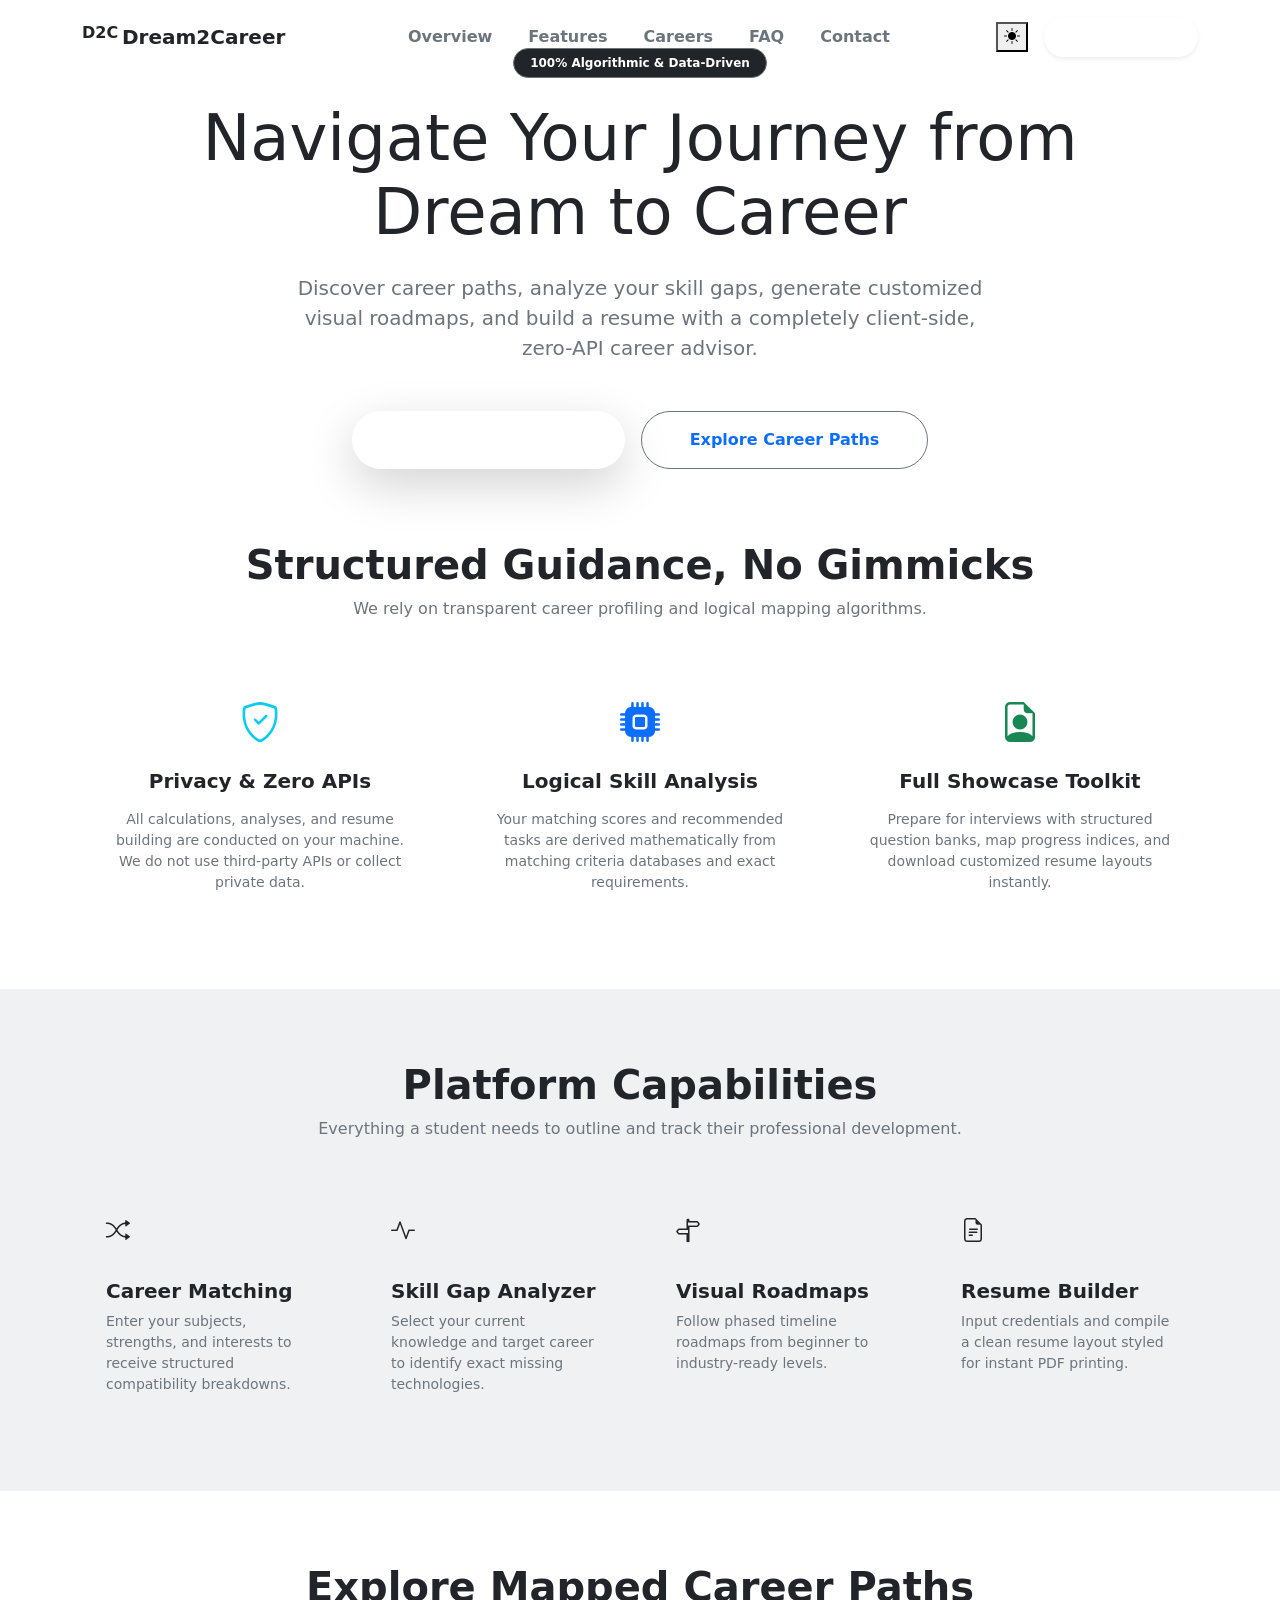
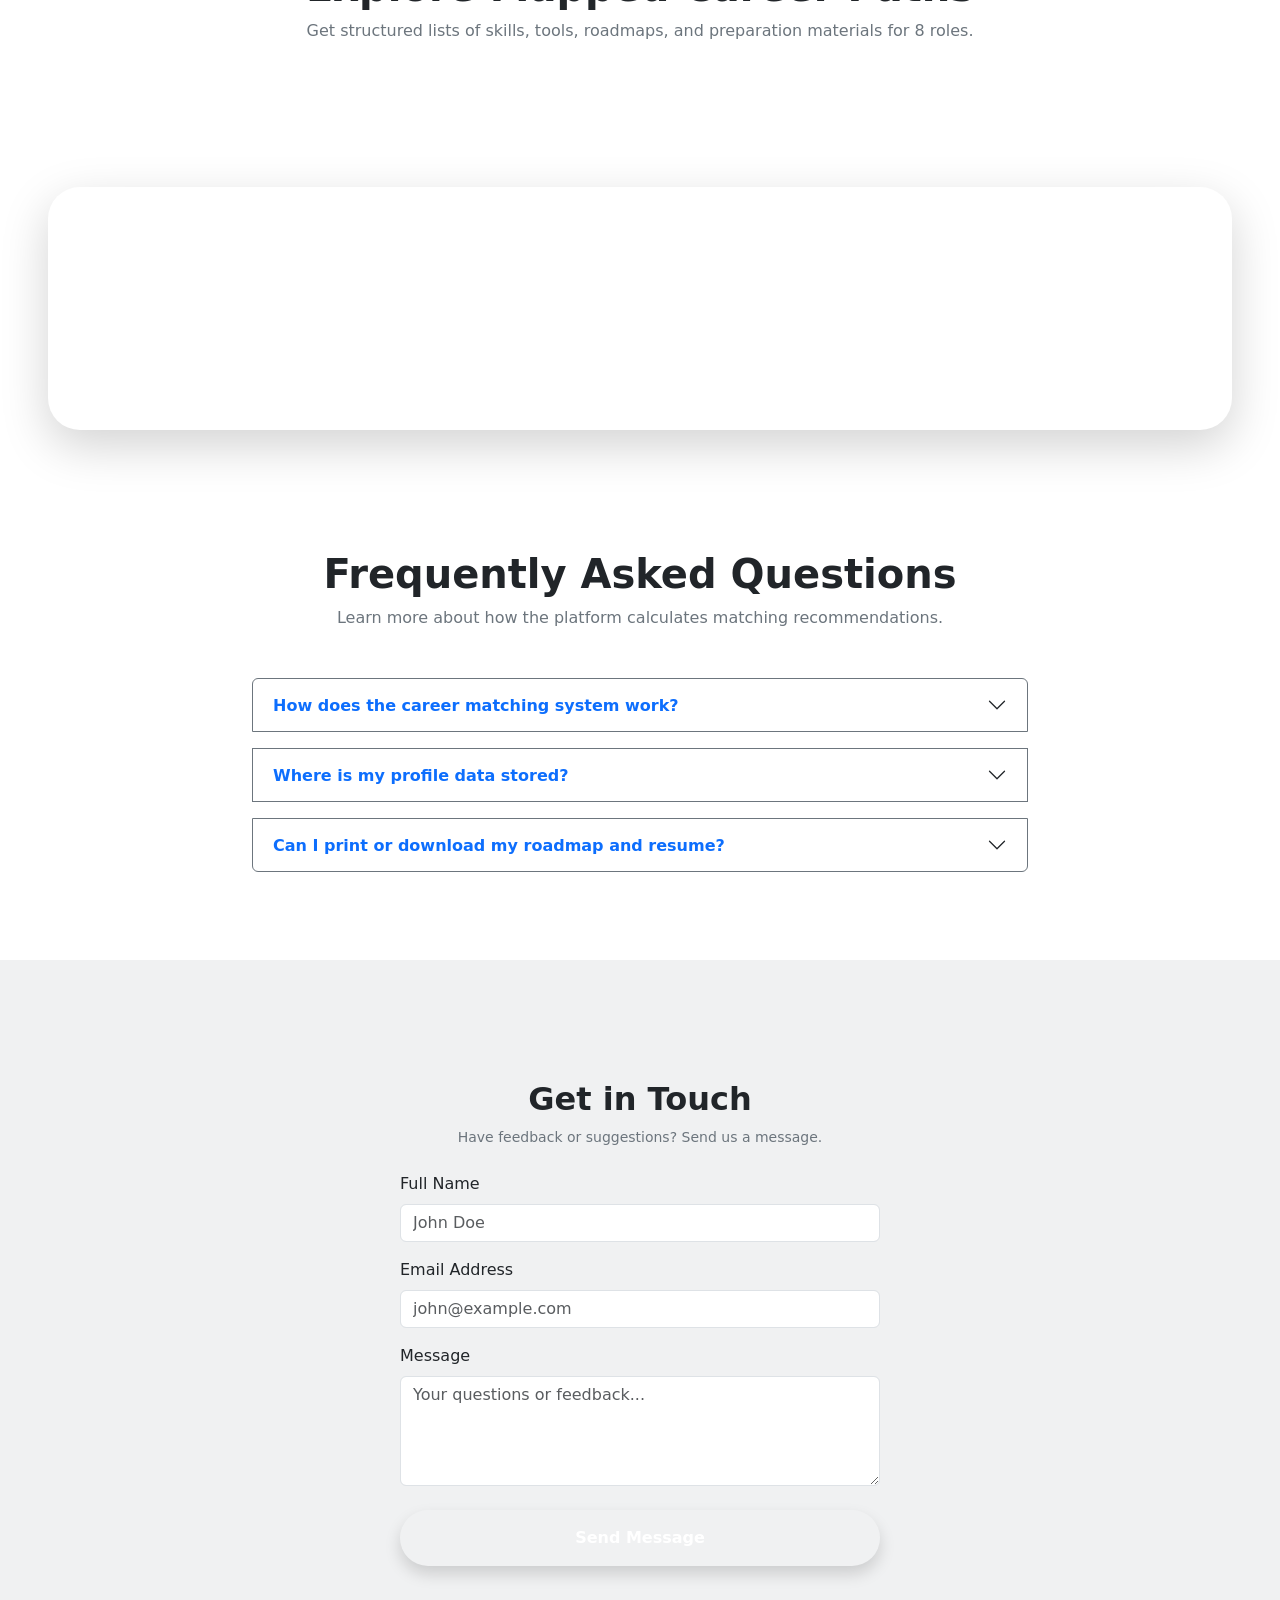
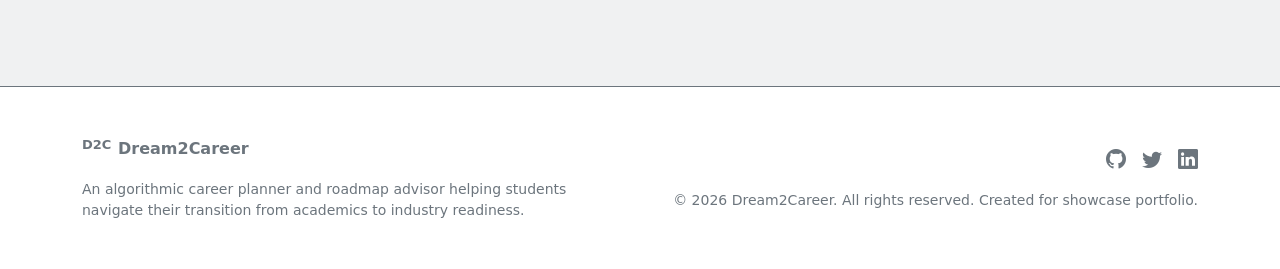
==== index.html @ 0058e381 "Add files via upload" ====
<!DOCTYPE html>
<html lang="en" data-theme="dark">
<head>
    <meta charset="UTF-8">
    <meta name="viewport" content="width=device-width, initial-scale=1.0">
    <title>Dream2Career - Intelligent Career Guidance Platform</title>
    <!-- Bootstrap 5 CSS -->
    <link href="https://cdn.jsdelivr.net/npm/bootstrap@5.3.0/dist/css/bootstrap.min.css" rel="stylesheet">
    <!-- Bootstrap Icons -->
    <link href="https://cdn.jsdelivr.net/npm/bootstrap-icons@1.10.0/font/bootstrap-icons.css" rel="stylesheet">
    <!-- Custom CSS -->
    <link href="css/styles.css" rel="stylesheet">
</head>
<body>

    <!-- Landing Navigation Bar -->
    <nav class="navbar navbar-expand-lg fixed-top landing-navbar py-3">
        <div class="container">
            <a class="navbar-brand d-flex align-items-center gap-2 fw-bold" href="index.html" style="font-family: var(--font-heading); color: var(--text-primary);">
                <div class="sidebar-logo-icon" style="width: 32px; height: 32px; font-size: 16px;">D2C</div>
                <span>Dream2Career</span>
            </a>
            <button class="navbar-toggler" type="button" data-bs-toggle="collapse" data-bs-target="#navbarNav" aria-controls="navbarNav" aria-expanded="false" aria-label="Toggle navigation">
                <span class="navbar-toggler-icon" style="filter: invert(var(--text-primary) === '#f8fafc' ? 1 : 0);"></span>
            </button>
            <div class="collapse navbar-collapse" id="navbarNav">
                <ul class="navbar-nav mx-auto gap-1">
                    <li class="nav-item"><a class="nav-link px-3 text-secondary fw-semibold" href="#overview">Overview</a></li>
                    <li class="nav-item"><a class="nav-link px-3 text-secondary fw-semibold" href="#features">Features</a></li>
                    <li class="nav-item"><a class="nav-link px-3 text-secondary fw-semibold" href="#careers">Careers</a></li>
                    <li class="nav-item"><a class="nav-link px-3 text-secondary fw-semibold" href="#faq">FAQ</a></li>
                    <li class="nav-item"><a class="nav-link px-3 text-secondary fw-semibold" href="#contact">Contact</a></li>
                </ul>
                <div class="d-flex align-items-center gap-3">
                    <button class="theme-toggle-btn" id="theme-toggle" aria-label="Toggle dark/light theme">
                        <i class="bi bi-sun-fill" id="theme-icon"></i>
                    </button>
                    <a href="app.html" class="btn bg-gradient-accent text-white px-4 py-2 border-0 fw-semibold rounded-pill shadow-sm hover-lift">Launch App</a>
                </div>
            </div>
        </div>
    </nav>

    <!-- Hero Section -->
    <section class="hero-section" id="hero">
        <div class="hero-glow-1"></div>
        <div class="hero-glow-2"></div>
        <div class="container text-center pt-5">
            <div class="row justify-content-center">
                <div class="col-lg-10">
                    <span class="badge rounded-pill bg-dark border border-secondary px-3 py-2 text-gradient fw-bold mb-4">100% Algorithmic & Data-Driven</span>
                    <h1 class="display-3 fw-extrabold mb-4" style="font-family: var(--font-heading); line-height: 1.15;">
                        Navigate Your Journey from <br>
                        <span class="text-gradient">Dream to Career</span>
                    </h1>
                    <p class="lead text-secondary mb-5 mx-auto" style="max-width: 700px; font-weight: 500;">
                        Discover career paths, analyze your skill gaps, generate customized visual roadmaps, and build a resume with a completely client-side, zero-API career advisor.
                    </p>
                    <div class="d-flex flex-wrap justify-content-center gap-3">
                        <a href="app.html#matching" class="btn bg-gradient-accent text-white px-5 py-3 border-0 fw-bold rounded-pill shadow-lg">Start Matching Test</a>
                        <a href="app.html#explorer" class="btn glass-card text-primary px-5 py-3 fw-bold rounded-pill border-secondary">Explore Career Paths</a>
                    </div>
                </div>
            </div>
        </div>
    </section>

    <!-- Overview Section -->
    <section class="py-5" id="overview">
        <div class="container py-4">
            <div class="text-center mb-5">
                <h2 class="h1 fw-bold" style="font-family: var(--font-heading);">Structured Guidance, No Gimmicks</h2>
                <p class="text-secondary">We rely on transparent career profiling and logical mapping algorithms.</p>
            </div>
            <div class="row g-4 justify-content-center">
                <div class="col-md-4">
                    <div class="glass-card p-4 h-100 text-center">
                        <div class="fs-1 text-info mb-3"><i class="bi bi-shield-check"></i></div>
                        <h3 class="h5 fw-bold mb-3">Privacy & Zero APIs</h3>
                        <p class="text-secondary small mb-0">All calculations, analyses, and resume building are conducted on your machine. We do not use third-party APIs or collect private data.</p>
                    </div>
                </div>
                <div class="col-md-4">
                    <div class="glass-card p-4 h-100 text-center">
                        <div class="fs-1 text-primary mb-3"><i class="bi bi-cpu-fill"></i></div>
                        <h3 class="h5 fw-bold mb-3">Logical Skill Analysis</h3>
                        <p class="text-secondary small mb-0">Your matching scores and recommended tasks are derived mathematically from matching criteria databases and exact requirements.</p>
                    </div>
                </div>
                <div class="col-md-4">
                    <div class="glass-card p-4 h-100 text-center">
                        <div class="fs-1 text-success mb-3"><i class="bi bi-file-earmark-person"></i></div>
                        <h3 class="h5 fw-bold mb-3">Full Showcase Toolkit</h3>
                        <p class="text-secondary small mb-0">Prepare for interviews with structured question banks, map progress indices, and download customized resume layouts instantly.</p>
                    </div>
                </div>
            </div>
        </div>
    </section>

    <!-- Key Features Section -->
    <section class="py-5 bg-opacity-10 bg-secondary" id="features">
        <div class="container py-4">
            <div class="text-center mb-5">
                <h2 class="h1 fw-bold" style="font-family: var(--font-heading);">Platform Capabilities</h2>
                <p class="text-secondary">Everything a student needs to outline and track their professional development.</p>
            </div>
            <div class="row g-4">
                <div class="col-lg-3 col-md-6">
                    <div class="glass-card p-4 h-100">
                        <div class="sidebar-logo-icon mb-3" style="width: 50px; height: 50px; font-size: 24px;"><i class="bi bi-shuffle"></i></div>
                        <h3 class="h5 fw-bold mb-2">Career Matching</h3>
                        <p class="text-secondary small mb-0">Enter your subjects, strengths, and interests to receive structured compatibility breakdowns.</p>
                    </div>
                </div>
                <div class="col-lg-3 col-md-6">
                    <div class="glass-card p-4 h-100">
                        <div class="sidebar-logo-icon mb-3" style="width: 50px; height: 50px; font-size: 24px;"><i class="bi bi-activity"></i></div>
                        <h3 class="h5 fw-bold mb-2">Skill Gap Analyzer</h3>
                        <p class="text-secondary small mb-0">Select your current knowledge and target career to identify exact missing technologies.</p>
                    </div>
                </div>
                <div class="col-lg-3 col-md-6">
                    <div class="glass-card p-4 h-100">
                        <div class="sidebar-logo-icon mb-3" style="width: 50px; height: 50px; font-size: 24px;"><i class="bi bi-signpost-split"></i></div>
                        <h3 class="h5 fw-bold mb-2">Visual Roadmaps</h3>
                        <p class="text-secondary small mb-0">Follow phased timeline roadmaps from beginner to industry-ready levels.</p>
                    </div>
                </div>
                <div class="col-lg-3 col-md-6">
                    <div class="glass-card p-4 h-100">
                        <div class="sidebar-logo-icon mb-3" style="width: 50px; height: 50px; font-size: 24px;"><i class="bi bi-file-earmark-text"></i></div>
                        <h3 class="h5 fw-bold mb-2">Resume Builder</h3>
                        <p class="text-secondary small mb-0">Input credentials and compile a clean resume layout styled for instant PDF printing.</p>
                    </div>
                </div>
            </div>
        </div>
    </section>

    <!-- Career Categories -->
    <section class="py-5" id="careers">
        <div class="container py-4">
            <div class="text-center mb-5">
                <h2 class="h1 fw-bold" style="font-family: var(--font-heading);">Explore Mapped Career Paths</h2>
                <p class="text-secondary">Get structured lists of skills, tools, roadmaps, and preparation materials for 8 roles.</p>
            </div>
            <div class="row g-4" id="careers-grid">
                <!-- Will be dynamically populated with details of the 8 roles from JS to ensure consistent state -->
            </div>
        </div>
    </section>

    <!-- Statistics Section -->
    <section class="py-5 bg-gradient-accent text-white rounded-5 mx-3 mx-md-5 my-5 shadow-lg">
        <div class="container py-4 text-center">
            <div class="row g-4">
                <div class="col-md-3">
                    <h2 class="display-4 fw-extrabold" style="font-family: var(--font-heading);">8</h2>
                    <p class="mb-0 fw-semibold text-white-50">Standard Careers</p>
                </div>
                <div class="col-md-3">
                    <h2 class="display-4 fw-extrabold" style="font-family: var(--font-heading);">40+</h2>
                    <p class="mb-0 fw-semibold text-white-50">Core Skills Mapped</p>
                </div>
                <div class="col-md-3">
                    <h2 class="display-4 fw-extrabold" style="font-family: var(--font-heading);">9+</h2>
                    <p class="mb-0 fw-semibold text-white-50">Industry Credentials</p>
                </div>
                <div class="col-md-3">
                    <h2 class="display-4 fw-extrabold" style="font-family: var(--font-heading);">100%</h2>
                    <p class="mb-0 fw-semibold text-white-50">Client-Side Logic</p>
                </div>
            </div>
        </div>
    </section>

    <!-- FAQ Section -->
    <section class="py-5" id="faq">
        <div class="container py-4" style="max-width: 800px;">
            <div class="text-center mb-5">
                <h2 class="h1 fw-bold" style="font-family: var(--font-heading);">Frequently Asked Questions</h2>
                <p class="text-secondary">Learn more about how the platform calculates matching recommendations.</p>
            </div>
            <div class="accordion" id="faqAccordion">
                <div class="accordion-item glass-card mb-3 border border-secondary overflow-hidden">
                    <h2 class="accordion-header">
                        <button class="accordion-button bg-transparent text-primary fw-bold collapsed border-0" type="button" data-bs-toggle="collapse" data-bs-target="#faq-1">
                            How does the career matching system work?
                        </button>
                    </h2>
                    <div id="faq-1" class="accordion-collapse collapse" data-bs-parent="#faqAccordion">
                        <div class="accordion-body text-secondary small">
                            The matching system calculates a mathematical Match Index by mapping your interests, favorite subjects, and strengths against predefined requirements for each career. It matches overlaps exactly and ranks the profiles based on the highest total intersection points.
                        </div>
                    </div>
                </div>
                <div class="accordion-item glass-card mb-3 border border-secondary overflow-hidden">
                    <h2 class="accordion-header">
                        <button class="accordion-button bg-transparent text-primary fw-bold collapsed border-0" type="button" data-bs-toggle="collapse" data-bs-target="#faq-2">
                            Where is my profile data stored?
                        </button>
                    </h2>
                    <div id="faq-2" class="accordion-collapse collapse" data-bs-parent="#faqAccordion">
                        <div class="accordion-body text-secondary small">
                            Your profile, bookmarks, roadmap tasks, and resume data are saved completely inside your browser's local storage. No data is sent to external servers, protecting your privacy and security.
                        </div>
                    </div>
                </div>
                <div class="accordion-item glass-card mb-3 border border-secondary overflow-hidden">
                    <h2 class="accordion-header">
                        <button class="accordion-button bg-transparent text-primary fw-bold collapsed border-0" type="button" data-bs-toggle="collapse" data-bs-target="#faq-3">
                            Can I print or download my roadmap and resume?
                        </button>
                    </h2>
                    <div id="faq-3" class="accordion-collapse collapse" data-bs-parent="#faqAccordion">
                        <div class="accordion-body text-secondary small">
                            Yes! The resume builder features custom CSS printing stylesheets that hide the dashboard wrappers, printing a clean, professionally formatted resume. You can also print the roadmap timeline from your dashboard using standard browser shortcuts.
                        </div>
                    </div>
                </div>
            </div>
        </div>
    </section>

    <!-- Contact Page/Section -->
    <section class="py-5 bg-opacity-10 bg-secondary" id="contact">
        <div class="container py-4" style="max-width: 600px;">
            <div class="glass-panel p-5 border-secondary">
                <div class="text-center mb-4">
                    <h2 class="fw-bold" style="font-family: var(--font-heading);">Get in Touch</h2>
                    <p class="text-secondary small">Have feedback or suggestions? Send us a message.</p>
                </div>
                <form id="contact-form">
                    <div class="mb-3">
                        <label for="contact-name" class="form-label">Full Name</label>
                        <input type="text" class="form-control glass-input" id="contact-name" placeholder="John Doe" required>
                    </div>
                    <div class="mb-3">
                        <label for="contact-email" class="form-label">Email Address</label>
                        <input type="email" class="form-control glass-input" id="contact-email" placeholder="john@example.com" required>
                    </div>
                    <div class="mb-3">
                        <label for="contact-msg" class="form-label">Message</label>
                        <textarea class="form-control glass-textarea" id="contact-msg" rows="4" placeholder="Your questions or feedback..." required></textarea>
                    </div>
                    <button type="submit" class="btn bg-gradient-accent text-white w-100 py-3 fw-bold rounded-pill border-0 shadow mt-2">Send Message</button>
                </form>
                <div id="contact-success" class="alert alert-success d-none mt-3 text-center border-0 glass-panel" style="background: rgba(16, 185, 129, 0.1); color: var(--accent-success);">
                    Message received! Thank you for contacting Dream2Career.
                </div>
            </div>
        </div>
    </section>

    <!-- Footer -->
    <footer class="py-5 border-top border-secondary text-secondary">
        <div class="container">
            <div class="row g-4 align-items-center">
                <div class="col-md-6 text-center text-md-start">
                    <a class="d-flex align-items-center justify-content-center justify-content-md-start gap-2 fw-bold text-decoration-none mb-3" href="#" style="font-family: var(--font-heading); color: var(--text-primary);">
                        <div class="sidebar-logo-icon" style="width: 28px; height: 28px; font-size: 13px;">D2C</div>
                        <span>Dream2Career</span>
                    </a>
                    <p class="small mb-0">An algorithmic career planner and roadmap advisor helping students navigate their transition from academics to industry readiness.</p>
                </div>
                <div class="col-md-6 text-center text-md-end">
                    <div class="d-flex justify-content-center justify-content-md-end gap-3 mb-3 fs-5">
                        <a href="#" class="text-secondary hover-lift"><i class="bi bi-github"></i></a>
                        <a href="#" class="text-secondary hover-lift"><i class="bi bi-twitter"></i></a>
                        <a href="#" class="text-secondary hover-lift"><i class="bi bi-linkedin"></i></a>
                    </div>
                    <p class="small mb-0">&copy; 2026 Dream2Career. All rights reserved. Created for showcase portfolio.</p>
                </div>
            </div>
        </div>
    </footer>

    <!-- Bootstrap Bundle JS -->
    <script src="https://cdn.jsdelivr.net/npm/bootstrap@5.3.0/dist/js/bootstrap.bundle.min.js"></script>
    <!-- Static Careers Data -->
    <script src="js/data.js"></script>
    <!-- Landing Page Logic -->
    <script>
        // Set up dark/light mode toggle
        const toggleBtn = document.getElementById('theme-toggle');
        const themeIcon = document.getElementById('theme-icon');
        
        function setTheme(theme) {
            document.documentElement.setAttribute('data-theme', theme);
            localStorage.setItem('theme', theme);
            if (theme === 'light') {
                themeIcon.className = 'bi bi-moon-fill';
            } else {
                themeIcon.className = 'bi bi-sun-fill';
            }
        }

        const savedTheme = localStorage.getItem('theme') || 'dark';
        setTheme(savedTheme);

        toggleBtn.addEventListener('click', () => {
            const currentTheme = document.documentElement.getAttribute('data-theme');
            setTheme(currentTheme === 'light' ? 'dark' : 'light');
        });

        // Dynamic Loading of Careers Grid
        const grid = document.getElementById('careers-grid');
        CAREERS_DB.forEach(career => {
            const col = document.createElement('div');
            col.className = 'col-lg-3 col-md-6';
            col.innerHTML = `
                <div class="glass-card p-4 h-100 d-flex flex-column justify-content-between">
                    <div>
                        <div class="fs-2 mb-3 text-gradient"><i class="bi ${career.icon}"></i></div>
                        <h3 class="h5 fw-bold mb-2">${career.name}</h3>
                        <p class="text-secondary small mb-3">${career.description.substring(0, 90)}...</p>
                    </div>
                    <div>
                        <div class="d-flex flex-wrap gap-1 mb-3">
                            ${career.skills.slice(0, 3).map(skill => `<span class="badge bg-secondary bg-opacity-20 text-secondary border border-secondary border-opacity-10">${skill}</span>`).join('')}
                        </div>
                        <a href="app.html#explorer?career=${career.id}" class="text-primary text-decoration-none small fw-bold d-inline-flex align-items-center gap-1">
                            Explore Path <i class="bi bi-arrow-right-short"></i>
                        </a>
                    </div>
                </div>
            `;
            grid.appendChild(col);
        });

        // Contact form handling
        const contactForm = document.getElementById('contact-form');
        const successMsg = document.getElementById('contact-success');
        
        contactForm.addEventListener('submit', (e) => {
            e.preventDefault();
            contactForm.reset();
            successMsg.classList.remove('d-none');
            setTimeout(() => {
                successMsg.classList.add('d-none');
            }, 4000);
        });
    </script>
</body>
</html>
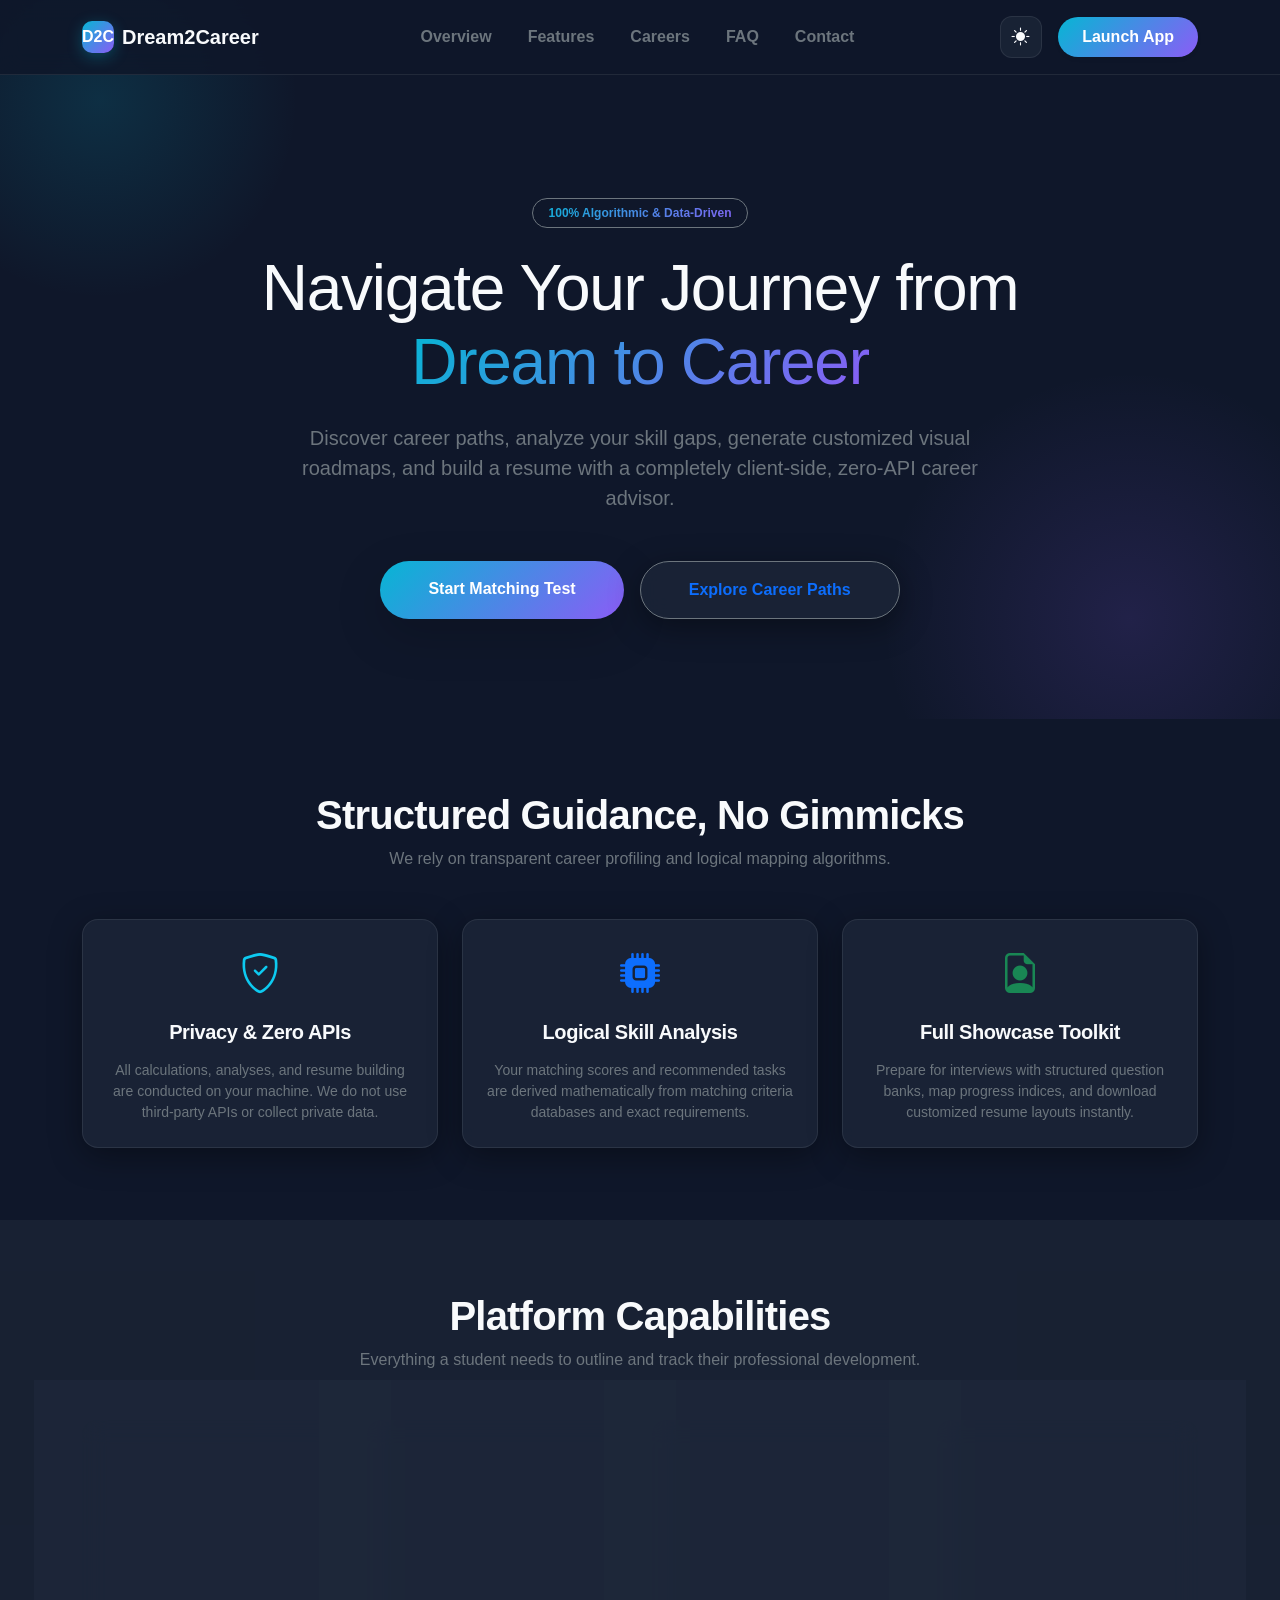
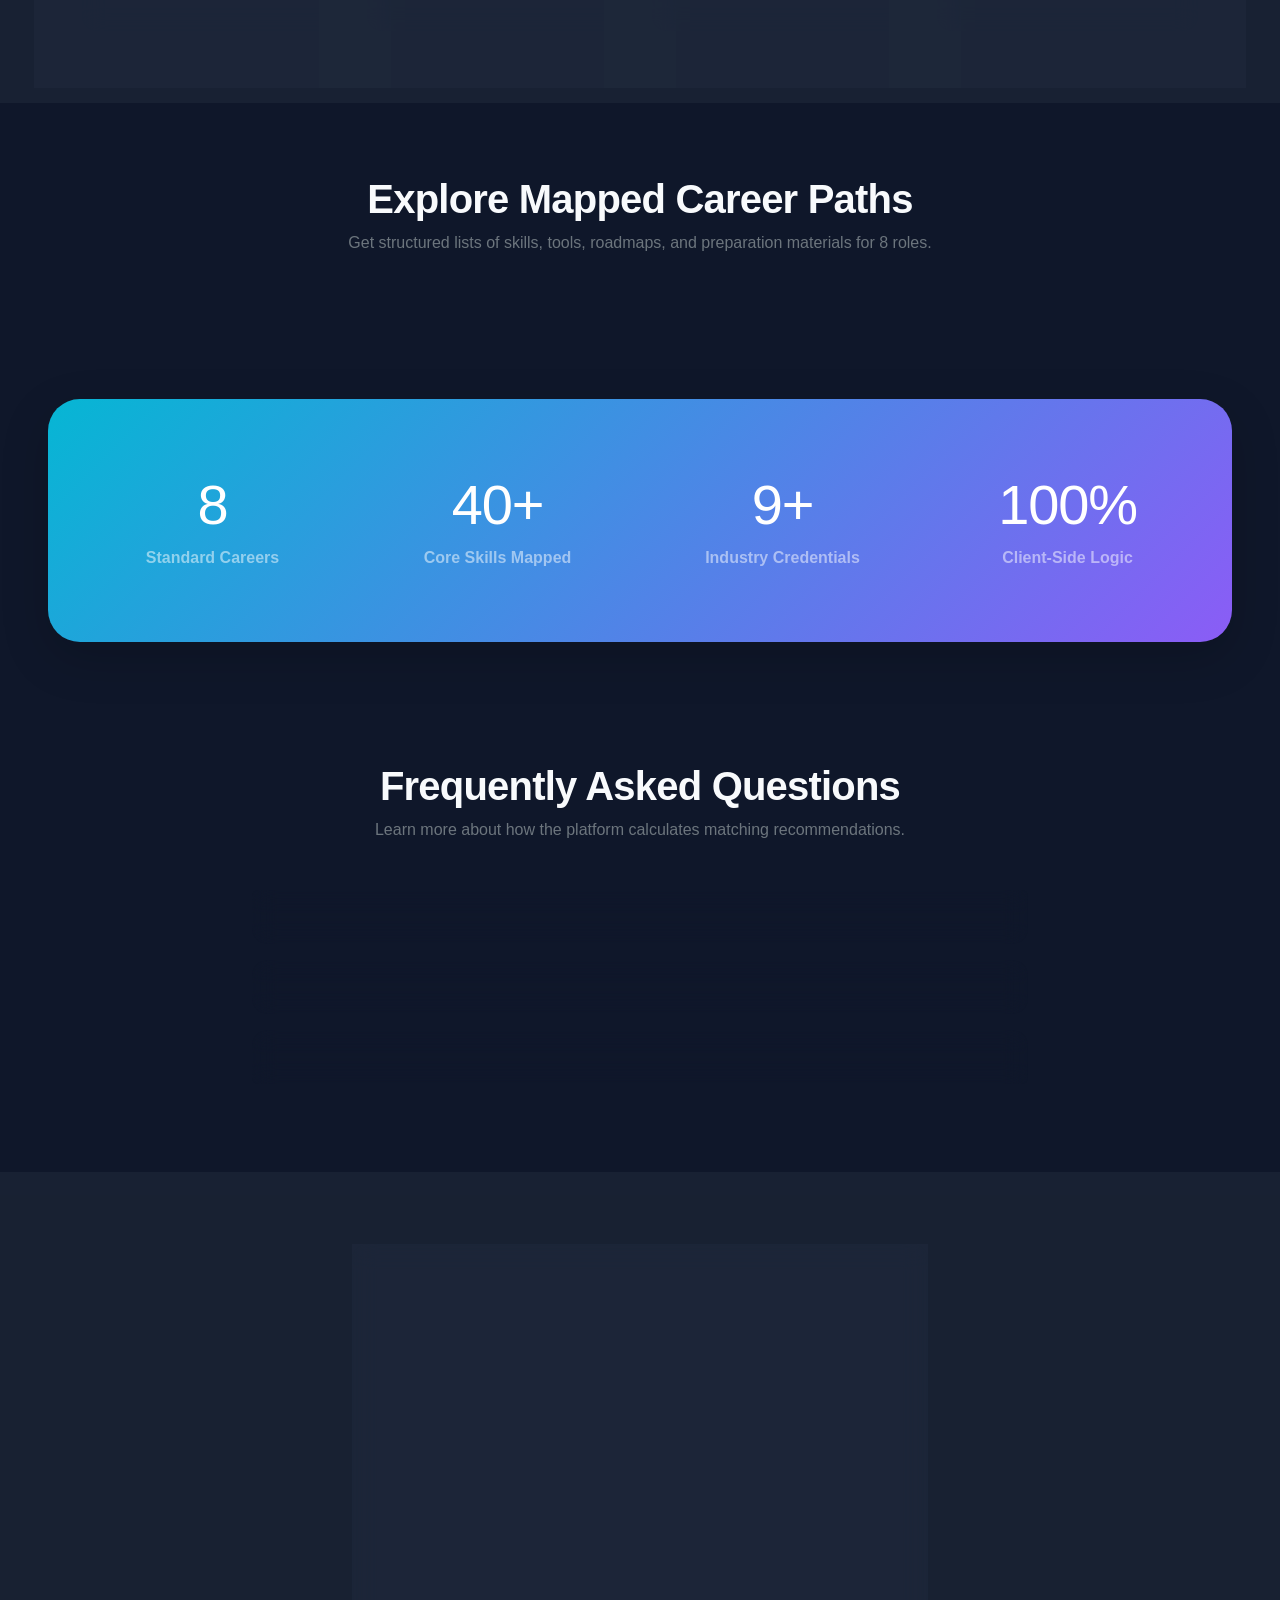
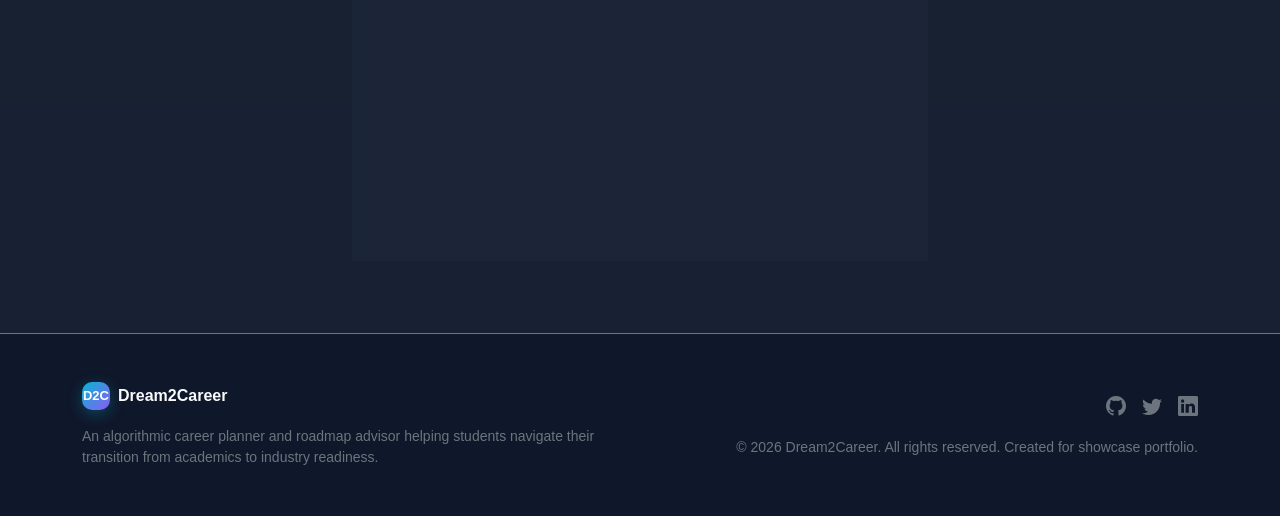
==== commit f7303ac1: "Update index.html" ====
--- a/index.html
+++ b/index.html
@@ -9,7 +9,7 @@
     <!-- Bootstrap Icons -->
     <link href="https://cdn.jsdelivr.net/npm/bootstrap-icons@1.10.0/font/bootstrap-icons.css" rel="stylesheet">
     <!-- Custom CSS -->
-    <link href="css/styles.css" rel="stylesheet">
+    <link href="styles.css" rel="stylesheet">
 </head>
 <body>
 
--- a/styles.css
+++ b/styles.css
@@ -0,0 +1,822 @@
+/* Dream2Career Design System & Stylesheet */
+
+@import url('https://fonts.googleapis.com/css2?family=Plus+Jakarta+Sans:wght@300;400;500;600;700;800&family=Outfit:wght@300;400;500;600;700;800&display=swap');
+
+:root {
+    /* Dark Theme Variables (Default) */
+    --bg-primary: #0f172a;
+    --bg-secondary: #1e293b;
+    --bg-tertiary: #0f172a;
+    --text-primary: #f8fafc;
+    --text-secondary: #94a3b8;
+    --text-muted: #64748b;
+    
+    --accent-primary: #06b6d4; /* Neon Cyan */
+    --accent-secondary: #8b5cf6; /* Soft Violet */
+    --accent-success: #10b981; /* Green */
+    --accent-warning: #f59e0b; /* Amber */
+    --accent-danger: #ef4444; /* Red */
+    
+    --card-bg: rgba(30, 41, 59, 0.7);
+    --card-border: rgba(255, 255, 255, 0.08);
+    --card-shadow: 0 8px 32px 0 rgba(0, 0, 0, 0.37);
+    --sidebar-bg: rgba(15, 23, 42, 0.9);
+    --glass-blur: blur(12px);
+    
+    --input-bg: rgba(15, 23, 42, 0.6);
+    --input-border: rgba(255, 255, 255, 0.1);
+    
+    --scrollbar-track: #0f172a;
+    --scrollbar-thumb: #334155;
+    
+    --font-heading: 'Outfit', sans-serif;
+    --font-body: 'Plus Jakarta Sans', sans-serif;
+}
+
+[data-theme="light"] {
+    /* Light Theme Variables */
+    --bg-primary: #f8fafc;
+    --bg-secondary: #ffffff;
+    --bg-tertiary: #f1f5f9;
+    --text-primary: #0f172a;
+    --text-secondary: #475569;
+    --text-muted: #94a3b8;
+    
+    --accent-primary: #0891b2; /* Darker Cyan */
+    --accent-secondary: #7c3aed; /* Darker Violet */
+    --accent-success: #059669;
+    --accent-warning: #d97706;
+    --accent-danger: #dc2626;
+    
+    --card-bg: rgba(255, 255, 255, 0.75);
+    --card-border: rgba(0, 0, 0, 0.08);
+    --card-shadow: 0 8px 32px 0 rgba(31, 38, 135, 0.08);
+    --sidebar-bg: rgba(255, 255, 255, 0.9);
+    
+    --input-bg: rgba(255, 255, 255, 0.8);
+    --input-border: rgba(0, 0, 0, 0.15);
+    
+    --scrollbar-track: #f8fafc;
+    --scrollbar-thumb: #cbd5e1;
+}
+
+/* Global Reset & Styling */
+body {
+    background-color: var(--bg-primary);
+    color: var(--text-primary);
+    font-family: var(--font-body);
+    transition: background-color 0.3s ease, color 0.3s ease;
+    overflow-x: hidden;
+    min-height: 100vh;
+}
+
+h1, h2, h3, h4, h5, h6 {
+    font-family: var(--font-heading);
+    font-weight: 700;
+    letter-spacing: -0.02em;
+}
+
+/* Scrollbar styling */
+::-webkit-scrollbar {
+    width: 8px;
+    height: 8px;
+}
+::-webkit-scrollbar-track {
+    background: var(--scrollbar-track);
+}
+::-webkit-scrollbar-thumb {
+    background: var(--scrollbar-thumb);
+    border-radius: 4px;
+}
+::-webkit-scrollbar-thumb:hover {
+    background: var(--accent-primary);
+}
+
+/* Glassmorphism Styles */
+.glass-card {
+    background: var(--card-bg);
+    backdrop-filter: var(--glass-blur);
+    -webkit-backdrop-filter: var(--glass-blur);
+    border: 1px solid var(--card-border);
+    border-radius: 16px;
+    box-shadow: var(--card-shadow);
+    transition: transform 0.3s cubic-bezier(0.165, 0.84, 0.44, 1), box-shadow 0.3s ease, border-color 0.3s ease;
+}
+
+.glass-card:hover {
+    transform: translateY(-5px);
+    border-color: rgba(6, 182, 212, 0.4);
+    box-shadow: 0 12px 40px 0 rgba(6, 182, 212, 0.15);
+}
+
+.glass-panel {
+    background: var(--card-bg);
+    backdrop-filter: var(--glass-blur);
+    -webkit-backdrop-filter: var(--glass-blur);
+    border: 1px solid var(--card-border);
+    border-radius: 16px;
+}
+
+/* Gradients & Text Accents */
+.text-gradient {
+    background: linear-gradient(135deg, var(--accent-primary) 0%, var(--accent-secondary) 100%);
+    -webkit-background-clip: text;
+    -webkit-text-fill-color: transparent;
+    background-clip: text;
+}
+
+.bg-gradient-accent {
+    background: linear-gradient(135deg, var(--accent-primary) 0%, var(--accent-secondary) 100%);
+}
+
+.bg-gradient-cyan {
+    background: linear-gradient(135deg, #06b6d4 0%, #0891b2 100%);
+}
+
+.bg-gradient-violet {
+    background: linear-gradient(135deg, #8b5cf6 0%, #7c3aed 100%);
+}
+
+.bg-gradient-emerald {
+    background: linear-gradient(135deg, #10b981 0%, #059669 100%);
+}
+
+.border-glow-primary {
+    box-shadow: 0 0 15px rgba(6, 182, 212, 0.2);
+    border-color: rgba(6, 182, 212, 0.5) !important;
+}
+
+.border-glow-secondary {
+    box-shadow: 0 0 15px rgba(139, 92, 246, 0.2);
+    border-color: rgba(139, 92, 246, 0.5) !important;
+}
+
+/* Animations */
+@keyframes fadeIn {
+    from { opacity: 0; transform: translateY(10px); }
+    to { opacity: 1; transform: translateY(0); }
+}
+
+@keyframes scaleIn {
+    from { transform: scale(0.95); opacity: 0; }
+    to { transform: scale(1); opacity: 1; }
+}
+
+@keyframes pulseGlow {
+    0%, 100% { box-shadow: 0 0 15px rgba(6, 182, 212, 0.2); }
+    50% { box-shadow: 0 0 25px rgba(6, 182, 212, 0.5); }
+}
+
+.animate-fade-in {
+    animation: fadeIn 0.5s ease-out forwards;
+}
+
+.animate-scale-in {
+    animation: scaleIn 0.4s cubic-bezier(0.165, 0.84, 0.44, 1) forwards;
+}
+
+.glow-active {
+    animation: pulseGlow 2.5s infinite;
+}
+
+/* Sidebar Layout & Styling */
+.app-wrapper {
+    display: flex;
+    width: 100vw;
+    height: 100vh;
+    overflow: hidden;
+}
+
+.sidebar {
+    width: 280px;
+    height: 100%;
+    background: var(--sidebar-bg);
+    backdrop-filter: var(--glass-blur);
+    border-right: 1px solid var(--card-border);
+    display: flex;
+    flex-direction: column;
+    z-index: 1000;
+    transition: all 0.3s cubic-bezier(0.4, 0, 0.2, 1);
+}
+
+.sidebar-brand {
+    padding: 24px;
+    display: flex;
+    align-items: center;
+    gap: 12px;
+    border-bottom: 1px solid var(--card-border);
+}
+
+.sidebar-logo-icon {
+    width: 40px;
+    height: 40px;
+    border-radius: 10px;
+    background: linear-gradient(135deg, var(--accent-primary) 0%, var(--accent-secondary) 100%);
+    display: flex;
+    align-items: center;
+    justify-content: center;
+    color: white;
+    font-size: 20px;
+    font-weight: 800;
+    box-shadow: 0 4px 15px rgba(6, 182, 212, 0.3);
+}
+
+.sidebar-menu {
+    flex: 1;
+    padding: 20px 14px;
+    overflow-y: auto;
+    list-style: none;
+    margin: 0;
+}
+
+.sidebar-item {
+    margin-bottom: 6px;
+}
+
+.sidebar-link {
+    display: flex;
+    align-items: center;
+    gap: 14px;
+    padding: 12px 16px;
+    color: var(--text-secondary);
+    text-decoration: none;
+    border-radius: 12px;
+    font-weight: 600;
+    font-size: 14px;
+    transition: all 0.2s ease;
+    cursor: pointer;
+}
+
+.sidebar-link i {
+    font-size: 18px;
+    transition: transform 0.2s ease;
+}
+
+.sidebar-link:hover {
+    color: var(--text-primary);
+    background: rgba(255, 255, 255, 0.05);
+}
+
+[data-theme="light"] .sidebar-link:hover {
+    background: rgba(0, 0, 0, 0.04);
+}
+
+.sidebar-link:hover i {
+    transform: scale(1.15);
+}
+
+.sidebar-link.active {
+    color: white;
+    background: linear-gradient(135deg, var(--accent-primary) 0%, var(--accent-secondary) 100%);
+    box-shadow: 0 4px 15px rgba(139, 92, 246, 0.25);
+}
+
+.sidebar-footer {
+    padding: 20px;
+    border-top: 1px solid var(--card-border);
+}
+
+/* Main Content Workspace */
+.main-content {
+    flex: 1;
+    height: 100%;
+    overflow-y: auto;
+    display: flex;
+    flex-direction: column;
+    background-color: var(--bg-tertiary);
+    transition: background-color 0.3s ease;
+    position: relative;
+}
+
+.app-header {
+    height: 70px;
+    border-bottom: 1px solid var(--card-border);
+    display: flex;
+    align-items: center;
+    justify-content: space-between;
+    padding: 0 30px;
+    position: sticky;
+    top: 0;
+    background: rgba(15, 23, 42, 0.7);
+    backdrop-filter: var(--glass-blur);
+    z-index: 999;
+}
+
+[data-theme="light"] .app-header {
+    background: rgba(255, 255, 255, 0.7);
+}
+
+.search-bar {
+    max-width: 380px;
+    width: 100%;
+    position: relative;
+}
+
+.search-bar i {
+    position: absolute;
+    left: 14px;
+    top: 50%;
+    transform: translateY(-50%);
+    color: var(--text-muted);
+}
+
+.search-bar input {
+    width: 100%;
+    padding: 10px 16px 10px 42px;
+    background: var(--input-bg);
+    border: 1px solid var(--input-border);
+    border-radius: 12px;
+    color: var(--text-primary);
+    outline: none;
+    font-size: 14px;
+    transition: all 0.3s ease;
+}
+
+.search-bar input:focus {
+    border-color: var(--accent-primary);
+    box-shadow: 0 0 10px rgba(6, 182, 212, 0.15);
+}
+
+.header-actions {
+    display: flex;
+    align-items: center;
+    gap: 16px;
+}
+
+/* Theme Toggle Button styling */
+.theme-toggle-btn, .bookmark-toggle-btn {
+    width: 42px;
+    height: 42px;
+    border-radius: 12px;
+    border: 1px solid var(--card-border);
+    background: var(--card-bg);
+    color: var(--text-primary);
+    display: flex;
+    align-items: center;
+    justify-content: center;
+    cursor: pointer;
+    font-size: 18px;
+    transition: all 0.3s ease;
+}
+
+.theme-toggle-btn:hover, .bookmark-toggle-btn:hover {
+    background: var(--text-primary);
+    color: var(--bg-primary);
+    transform: rotate(15deg);
+}
+
+/* Profile Badge */
+.user-profile-badge {
+    display: flex;
+    align-items: center;
+    gap: 10px;
+    padding: 4px 14px 4px 4px;
+    border-radius: 30px;
+    background: var(--card-bg);
+    border: 1px solid var(--card-border);
+    cursor: pointer;
+    text-decoration: none;
+}
+
+.user-avatar {
+    width: 32px;
+    height: 32px;
+    border-radius: 50%;
+    background: linear-gradient(135deg, var(--accent-primary) 0%, var(--accent-secondary) 100%);
+    color: white;
+    display: flex;
+    align-items: center;
+    justify-content: center;
+    font-weight: 700;
+    font-size: 14px;
+}
+
+.user-name-label {
+    font-size: 13px;
+    font-weight: 600;
+    color: var(--text-primary);
+}
+
+/* Pages Views wrapper */
+.view-section {
+    padding: 30px;
+    display: none; /* Controlled by router */
+}
+
+.view-section.active {
+    display: block;
+}
+
+/* Forms & Inputs */
+.form-label {
+    font-weight: 600;
+    color: var(--text-secondary);
+    font-size: 14px;
+    margin-bottom: 8px;
+}
+
+.glass-input, .glass-select, .glass-textarea {
+    background: var(--input-bg) !important;
+    border: 1px solid var(--input-border) !important;
+    color: var(--text-primary) !important;
+    border-radius: 12px !important;
+    padding: 12px 16px !important;
+    transition: all 0.3s ease !important;
+}
+
+.glass-input:focus, .glass-select:focus, .glass-textarea:focus {
+    border-color: var(--accent-primary) !important;
+    box-shadow: 0 0 12px rgba(6, 182, 212, 0.2) !important;
+}
+
+/* Option custom background for select in dark mode */
+.glass-select option {
+    background-color: var(--bg-secondary);
+    color: var(--text-primary);
+}
+
+/* Interactive Pill Badges */
+.pill-badge {
+    display: inline-block;
+    padding: 6px 14px;
+    border-radius: 30px;
+    font-size: 12px;
+    font-weight: 600;
+    margin: 4px;
+    background: rgba(255, 255, 255, 0.05);
+    border: 1px solid var(--card-border);
+    color: var(--text-secondary);
+    cursor: pointer;
+    transition: all 0.2s ease;
+}
+
+[data-theme="light"] .pill-badge {
+    background: rgba(0, 0, 0, 0.04);
+}
+
+.pill-badge:hover {
+    color: var(--text-primary);
+    border-color: var(--accent-primary);
+}
+
+.pill-badge.active {
+    background: linear-gradient(135deg, var(--accent-primary) 0%, var(--accent-secondary) 100%);
+    color: white;
+    border-color: transparent;
+    box-shadow: 0 4px 10px rgba(139, 92, 246, 0.2);
+}
+
+/* Roadmap Visual Timeline */
+.timeline-wrapper {
+    position: relative;
+    padding-left: 30px;
+    margin-left: 20px;
+    border-left: 3px dashed var(--card-border);
+}
+
+.timeline-item {
+    position: relative;
+    margin-bottom: 40px;
+}
+
+.timeline-item::before {
+    content: '';
+    position: absolute;
+    left: -44px;
+    top: 0;
+    width: 25px;
+    height: 25px;
+    border-radius: 50%;
+    background: var(--bg-primary);
+    border: 4px solid var(--card-border);
+    transition: all 0.3s ease;
+}
+
+.timeline-item.completed::before {
+    background: var(--accent-success);
+    border-color: rgba(16, 185, 129, 0.3);
+    box-shadow: 0 0 10px var(--accent-success);
+}
+
+.timeline-item.active::before {
+    background: var(--accent-primary);
+    border-color: rgba(6, 182, 212, 0.3);
+    box-shadow: 0 0 10px var(--accent-primary);
+}
+
+.timeline-node-number {
+    position: absolute;
+    left: -41px;
+    top: 4px;
+    font-size: 11px;
+    font-weight: 800;
+    color: var(--text-muted);
+    pointer-events: none;
+    z-index: 10;
+}
+
+.timeline-item.completed .timeline-node-number, 
+.timeline-item.active .timeline-node-number {
+    color: white;
+}
+
+.timeline-badge {
+    position: absolute;
+    top: -5px;
+    right: 15px;
+}
+
+/* Radial progress chart (Pure CSS/SVG) */
+.circle-progress-svg {
+    transform: rotate(-90deg);
+}
+
+.circle-progress-bg {
+    fill: none;
+    stroke: var(--card-border);
+    stroke-width: 8;
+}
+
+.circle-progress-fill {
+    fill: none;
+    stroke: url(#cyan-violet-gradient);
+    stroke-width: 8;
+    stroke-dasharray: 251.2;
+    stroke-dashoffset: 251.2;
+    transition: stroke-dashoffset 0.8s ease-in-out;
+}
+
+/* Resume Template View (and custom print CSS override) */
+.resume-preview-container {
+    background: white;
+    color: #1e293b;
+    border-radius: 12px;
+    box-shadow: 0 10px 30px rgba(0,0,0,0.15);
+    padding: 40px;
+    margin-top: 20px;
+    font-family: 'Plus Jakarta Sans', sans-serif;
+    border: 1px solid #cbd5e1;
+}
+
+.resume-header {
+    border-bottom: 2px solid #334155;
+    padding-bottom: 20px;
+    margin-bottom: 25px;
+}
+
+.resume-title {
+    font-family: 'Outfit', sans-serif;
+    color: #0f172a;
+    font-weight: 800;
+}
+
+.resume-section-title {
+    font-family: 'Outfit', sans-serif;
+    font-size: 16px;
+    font-weight: 700;
+    text-transform: uppercase;
+    letter-spacing: 0.05em;
+    color: #0f172a;
+    border-bottom: 1px solid #cbd5e1;
+    padding-bottom: 6px;
+    margin-bottom: 12px;
+}
+
+.resume-contact-info span {
+    font-size: 13px;
+    color: #475569;
+}
+
+.resume-item {
+    margin-bottom: 15px;
+}
+
+.resume-item-title {
+    font-weight: 700;
+    color: #1e293b;
+}
+
+.resume-item-subtitle {
+    font-size: 13px;
+    color: #64748b;
+    font-weight: 600;
+}
+
+.resume-tag {
+    display: inline-block;
+    padding: 3px 10px;
+    background: #f1f5f9;
+    border: 1px solid #e2e8f0;
+    border-radius: 4px;
+    font-size: 11px;
+    font-weight: 600;
+    color: #334155;
+    margin: 2px;
+}
+
+/* Interview Prep Cards */
+.prep-card {
+    cursor: pointer;
+    perspective: 1000px;
+}
+
+.prep-card-inner {
+    transition: transform 0.6s;
+    transform-style: preserve-3d;
+    position: relative;
+    min-height: 180px;
+}
+
+.prep-card.flipped .prep-card-inner {
+    transform: rotateY(180deg);
+}
+
+.prep-card-front, .prep-card-back {
+    backface-visibility: hidden;
+    position: absolute;
+    top: 0;
+    left: 0;
+    width: 100%;
+    height: 100%;
+    padding: 24px;
+    border-radius: 16px;
+    display: flex;
+    flex-direction: column;
+    justify-content: center;
+}
+
+.prep-card-back {
+    transform: rotateY(180deg);
+    background: var(--bg-secondary);
+    border: 1px solid var(--accent-primary);
+}
+
+/* Comparison View Column */
+.compare-col {
+    border-right: 1px solid var(--card-border);
+}
+
+.compare-col:last-child {
+    border-right: none;
+}
+
+/* Mobile Sidebar Toggle styling */
+.mobile-sidebar-toggle {
+    display: none;
+    position: fixed;
+    bottom: 20px;
+    right: 20px;
+    width: 56px;
+    height: 56px;
+    border-radius: 50%;
+    background: linear-gradient(135deg, var(--accent-primary) 0%, var(--accent-secondary) 100%);
+    box-shadow: 0 4px 15px rgba(6, 182, 212, 0.4);
+    z-index: 1001;
+    align-items: center;
+    justify-content: center;
+    color: white;
+    font-size: 24px;
+    border: none;
+    cursor: pointer;
+}
+
+/* Landing Page Marketing Styling overrides */
+.landing-navbar {
+    background: rgba(15, 23, 42, 0.85);
+    backdrop-filter: var(--glass-blur);
+    border-bottom: 1px solid var(--card-border);
+    z-index: 1050;
+}
+
+[data-theme="light"] .landing-navbar {
+    background: rgba(255, 255, 255, 0.85);
+}
+
+.hero-section {
+    padding-top: 150px;
+    padding-bottom: 100px;
+    position: relative;
+    overflow: hidden;
+}
+
+.hero-glow-1 {
+    position: absolute;
+    width: 400px;
+    height: 400px;
+    background: radial-gradient(circle, rgba(6, 182, 212, 0.15) 0%, transparent 70%);
+    top: -100px;
+    left: -100px;
+    pointer-events: none;
+}
+
+.hero-glow-2 {
+    position: absolute;
+    width: 500px;
+    height: 500px;
+    background: radial-gradient(circle, rgba(139, 92, 246, 0.15) 0%, transparent 70%);
+    bottom: -150px;
+    right: -100px;
+    pointer-events: none;
+}
+
+/* Bookmark badge inside header */
+.bookmark-badge {
+    position: absolute;
+    top: -2px;
+    right: -2px;
+    width: 18px;
+    height: 18px;
+    font-size: 9px;
+    font-weight: 800;
+    border-radius: 50%;
+    background: var(--accent-danger);
+    color: white;
+    display: flex;
+    align-items: center;
+    justify-content: center;
+}
+
+/* Responsive Media Queries */
+@media (max-width: 991.98px) {
+    .sidebar {
+        position: fixed;
+        left: -280px;
+        top: 0;
+        bottom: 0;
+    }
+    
+    .sidebar.mobile-open {
+        left: 0;
+    }
+    
+    .main-content {
+        width: 100vw;
+    }
+    
+    .mobile-sidebar-toggle {
+        display: flex;
+    }
+    
+    .app-header {
+        padding: 0 15px;
+    }
+    
+    .search-bar {
+        max-width: 200px;
+    }
+    
+    .user-name-label {
+        display: none;
+    }
+    
+    .view-section {
+        padding: 20px 15px;
+    }
+}
+
+/* Custom CSS Print Styling for Resume Layout Output */
+@media print {
+    body {
+        background: white !important;
+        color: black !important;
+    }
+    
+    .app-wrapper, .sidebar, .app-header, .mobile-sidebar-toggle, .no-print {
+        display: none !important;
+    }
+    
+    .main-content {
+        height: auto !important;
+        overflow: visible !important;
+        width: 100% !important;
+    }
+    
+    .view-section {
+        display: none !important;
+        padding: 0 !important;
+    }
+    
+    #view-resume.active {
+        display: block !important;
+    }
+    
+    .resume-preview-container {
+        border: none !important;
+        box-shadow: none !important;
+        padding: 0 !important;
+        margin: 0 !important;
+        width: 100% !important;
+        color: black !important;
+        background: white !important;
+    }
+    
+    .resume-header, .resume-section-title {
+        border-color: #000000 !important;
+    }
+    
+    .resume-tag {
+        background: white !important;
+        border: 1px solid #000000 !important;
+        color: black !important;
+    }
+}
